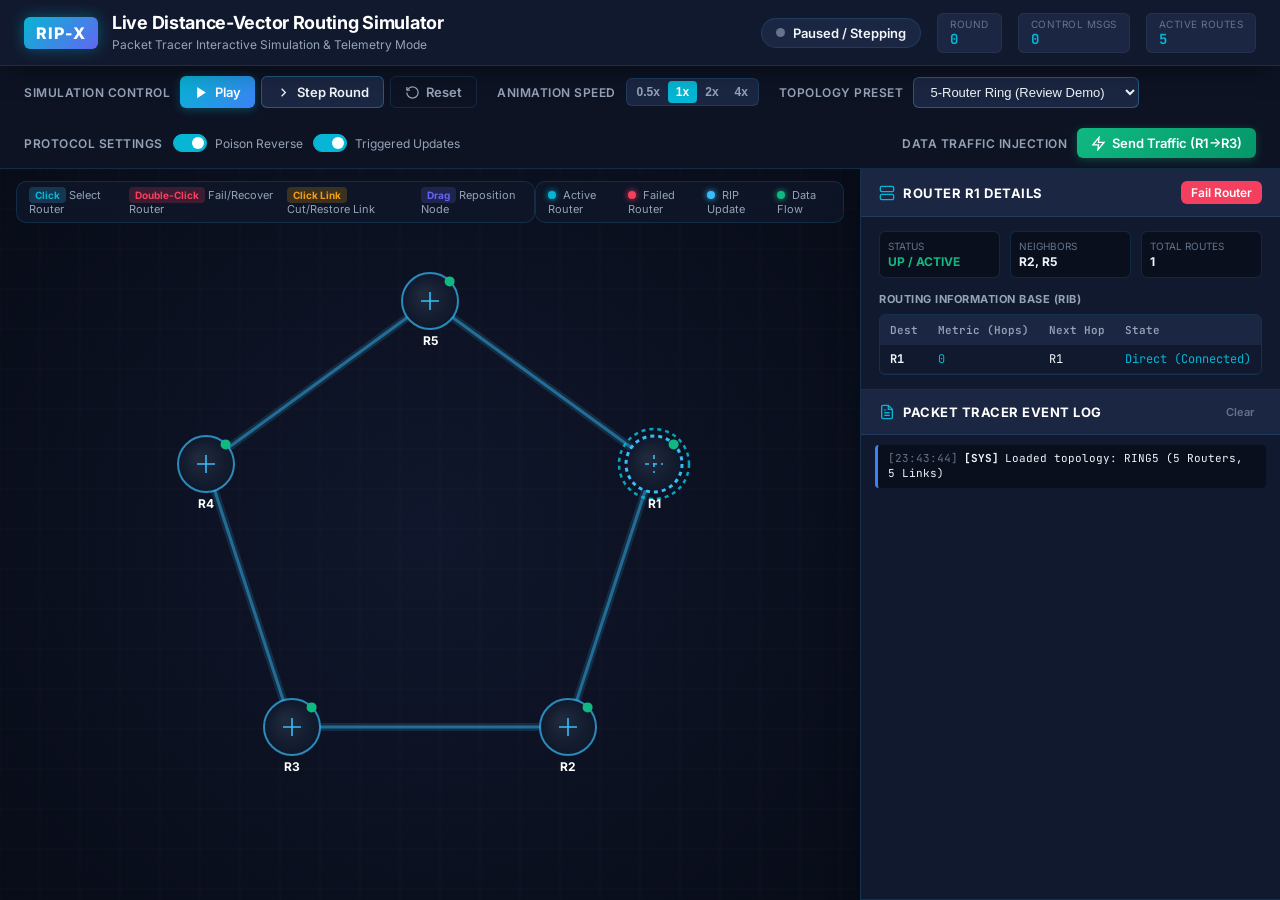
==== visualizer/index.html @ ed46e757 "feat: add interactive live packet-tracer web simulator and launcher" ====
<!DOCTYPE html>
<html lang="en">
<head>
  <meta charset="UTF-8">
  <meta name="viewport" content="width=device-width, initial-scale=1.0">
  <title>RIP-X Live Interactive Simulator | Packet Tracer Mode</title>
  <link rel="preconnect" href="https://fonts.googleapis.com">
  <link rel="preconnect" href="https://fonts.gstatic.com" crossorigin>
  <link href="https://fonts.googleapis.com/css2?family=Inter:wght@400;500;600;700;800&family=JetBrains+Mono:wght@400;500;600&display=swap" rel="stylesheet">
  <link rel="stylesheet" href="style.css">
</head>
<body>
  <div class="app-container">
    <!-- Top Header Navigation -->
    <header class="app-header">
      <div class="brand">
        <div class="brand-badge">RIP-X</div>
        <div class="brand-title">
          <h1>Live Distance-Vector Routing Simulator</h1>
          <span class="subtitle">Packet Tracer Interactive Simulation & Telemetry Mode</span>
        </div>
      </div>

      <div class="header-status">
        <div class="status-chip" id="convergenceChip">
          <span class="indicator indicator-idle"></span>
          <span id="convergenceStatusText">Ready</span>
        </div>
        <div class="metric-chip">
          <span class="metric-label">Round</span>
          <span class="metric-value" id="currentRoundVal">0</span>
        </div>
        <div class="metric-chip">
          <span class="metric-label">Control Msgs</span>
          <span class="metric-value" id="totalMsgsVal">0</span>
        </div>
        <div class="metric-chip">
          <span class="metric-label">Active Routes</span>
          <span class="metric-value" id="activeRoutesVal">0</span>
        </div>
      </div>
    </header>

    <!-- Main Toolbar -->
    <div class="control-toolbar">
      <div class="control-group">
        <span class="group-label">Simulation Control</span>
        <div class="btn-group">
          <button id="btnPlayPause" class="btn btn-primary" title="Play or Pause continuous simulation">
            <svg id="playIcon" class="btn-icon" viewBox="0 0 24 24" fill="currentColor"><polygon points="5 3 19 12 5 21 5 3"></polygon></svg>
            <span id="playText">Play</span>
          </button>
          <button id="btnStep" class="btn btn-secondary" title="Execute single RIP advertisement round">
            <svg class="btn-icon" viewBox="0 0 24 24" fill="none" stroke="currentColor" stroke-width="2"><polyline points="9 18 15 12 9 6"></polyline></svg>
            <span>Step Round</span>
          </button>
          <button id="btnReset" class="btn btn-outline" title="Reset simulation state to baseline">
            <svg class="btn-icon" viewBox="0 0 24 24" fill="none" stroke="currentColor" stroke-width="2"><path d="M3 12a9 9 0 1 0 9-9 9.75 9.75 0 0 0-6.74 2.74L3 8"></path><path d="M3 3v5h5"></path></svg>
            <span>Reset</span>
          </button>
        </div>
      </div>

      <div class="control-group">
        <span class="group-label">Animation Speed</span>
        <div class="speed-selector">
          <button class="speed-btn" data-speed="0.5">0.5x</button>
          <button class="speed-btn active" data-speed="1">1x</button>
          <button class="speed-btn" data-speed="2">2x</button>
          <button class="speed-btn" data-speed="4">4x</button>
        </div>
      </div>

      <div class="control-group">
        <span class="group-label">Topology Preset</span>
        <select id="topologySelect" class="form-select">
          <option value="ring5" selected>5-Router Ring (Review Demo)</option>
          <option value="ring8">8-Router Ring</option>
          <option value="star6">6-Router Star</option>
          <option value="mesh5">5-Router Full Mesh</option>
          <option value="scalefree">Scale-Free Graph (10 Routers)</option>
          <option value="cti">Count-to-Infinity Line (A-B-C)</option>
        </select>
      </div>

      <div class="control-group">
        <span class="group-label">Protocol Settings</span>
        <div class="toggle-wrapper">
          <label class="toggle-switch">
            <input type="checkbox" id="togglePoisonReverse" checked>
            <span class="slider"></span>
          </label>
          <span class="toggle-label" title="Split Horizon with Poison Reverse (Metric 16)">Poison Reverse</span>
        </div>
        <div class="toggle-wrapper">
          <label class="toggle-switch">
            <input type="checkbox" id="toggleTriggeredUpdates" checked>
            <span class="slider"></span>
          </label>
          <span class="toggle-label" title="Send triggered updates immediately on link failure">Triggered Updates</span>
        </div>
      </div>

      <div class="control-group ml-auto">
        <span class="group-label">Data Traffic Injection</span>
        <button id="btnSendTraffic" class="btn btn-accent" title="Send traffic packets between R1 and R3">
          <svg class="btn-icon" viewBox="0 0 24 24" fill="none" stroke="currentColor" stroke-width="2"><polygon points="13 2 3 14 12 14 11 22 21 10 12 10 13 2"></polygon></svg>
          <span>Send Traffic (R1→R3)</span>
        </button>
      </div>
    </div>

    <!-- Main Workspace -->
    <div class="main-workspace">
      <!-- Left / Center: Interactive Network Canvas -->
      <div class="canvas-wrapper">
        <div class="canvas-header-bar">
          <div class="canvas-hints">
            <span class="hint-item"><span class="badge badge-click">Click</span> Select Router</span>
            <span class="hint-item"><span class="badge badge-fail">Double-Click</span> Fail/Recover Router</span>
            <span class="hint-item"><span class="badge badge-link">Click Link</span> Cut/Restore Link</span>
            <span class="hint-item"><span class="badge badge-drag">Drag</span> Reposition Node</span>
          </div>
          <div class="canvas-legend">
            <span class="legend-item"><span class="dot dot-router-up"></span> Active Router</span>
            <span class="legend-item"><span class="dot dot-router-down"></span> Failed Router</span>
            <span class="legend-item"><span class="dot dot-packet-rip"></span> RIP Update</span>
            <span class="legend-item"><span class="dot dot-packet-data"></span> Data Flow</span>
          </div>
        </div>
        <canvas id="networkCanvas"></canvas>
        <div id="canvasOverlayNotice" class="canvas-overlay-notice"></div>
      </div>

      <!-- Right Sidebar: Routing Table & Event Log -->
      <aside class="sidebar">
        <!-- Selected Router Inspector -->
        <div class="panel router-inspector-panel">
          <div class="panel-header">
            <div class="panel-title">
              <svg class="panel-icon" viewBox="0 0 24 24" fill="none" stroke="currentColor" stroke-width="2"><rect x="2" y="2" width="20" height="8" rx="2" ry="2"></rect><rect x="2" y="14" width="20" height="8" rx="2" ry="2"></rect><line x1="6" y1="6" x2="6.01" y2="6"></line><line x1="6" y1="18" x2="6.01" y2="18"></line></svg>
              <span id="selectedRouterName">Router R1 Details</span>
            </div>
            <div class="router-actions">
              <button id="btnToggleNodeState" class="btn btn-sm btn-danger">Fail Router</button>
            </div>
          </div>
          
          <div class="panel-body">
            <div class="router-meta-grid">
              <div class="meta-card">
                <span class="meta-label">Status</span>
                <span id="inspectorStatus" class="meta-val status-up">UP / ACTIVE</span>
              </div>
              <div class="meta-card">
                <span class="meta-label">Neighbors</span>
                <span id="inspectorNeighbors" class="meta-val">R2, R5</span>
              </div>
              <div class="meta-card">
                <span class="meta-label">Total Routes</span>
                <span id="inspectorRouteCount" class="meta-val">4</span>
              </div>
            </div>

            <div class="table-section-title">Routing Information Base (RIB)</div>
            <div class="table-responsive">
              <table class="routing-table" id="routingTable">
                <thead>
                  <tr>
                    <th>Dest</th>
                    <th>Metric (Hops)</th>
                    <th>Next Hop</th>
                    <th>State</th>
                  </tr>
                </thead>
                <tbody id="routingTableBody">
                  <!-- Populated by JS -->
                </tbody>
              </table>
            </div>
          </div>
        </div>

        <!-- Packet Tracer Event List -->
        <div class="panel event-log-panel">
          <div class="panel-header">
            <div class="panel-title">
              <svg class="panel-icon" viewBox="0 0 24 24" fill="none" stroke="currentColor" stroke-width="2"><path d="M14 2H6a2 2 0 0 0-2 2v16a2 2 0 0 0 2 2h12a2 2 0 0 0 2-2V8z"></path><polyline points="14 2 14 8 20 8"></polyline><line x1="16" y1="13" x2="8" y2="13"></line><line x1="16" y1="17" x2="8" y2="17"></line><polyline points="10 9 9 9 8 9"></polyline></svg>
              <span>Packet Tracer Event Log</span>
            </div>
            <button id="btnClearLog" class="btn btn-xs btn-ghost">Clear</button>
          </div>
          <div class="panel-body log-container" id="eventLogContainer">
            <!-- Event entries populated by JS -->
          </div>
        </div>
      </aside>
    </div>
  </div>

  <script src="app.js"></script>
</body>
</html>
---- visualizer/style.css ----
:root {
  --bg-primary: #0a0f1d;
  --bg-secondary: #11192e;
  --bg-tertiary: #1b2642;
  --panel-bg: rgba(17, 25, 46, 0.85);
  --panel-border: rgba(56, 189, 248, 0.15);
  --panel-border-bright: rgba(56, 189, 248, 0.35);

  --text-main: #f1f5f9;
  --text-muted: #94a3b8;
  --text-dim: #64748b;

  --accent-cyan: #06b6d4;
  --accent-blue: #3b82f6;
  --accent-indigo: #6366f1;
  --accent-emerald: #10b981;
  --accent-rose: #f43f5e;
  --accent-amber: #f59e0b;
  --accent-violet: #8b5cf6;

  --router-node: #1e293b;
  --router-node-border: #38bdf8;
  --router-node-failed: #e11d48;
  --link-active: rgba(56, 189, 248, 0.5);
  --link-failed: rgba(225, 29, 72, 0.4);

  --radius-sm: 6px;
  --radius-md: 10px;
  --radius-lg: 16px;
  --shadow-glow: 0 0 20px rgba(6, 182, 212, 0.25);
  --shadow-panel: 0 10px 30px -10px rgba(0, 0, 0, 0.5);

  --font-sans: 'Inter', -apple-system, BlinkMacSystemFont, sans-serif;
  --font-mono: 'JetBrains Mono', monospace;
}

* {
  box-sizing: border-box;
  margin: 0;
  padding: 0;
}

body {
  background-color: var(--bg-primary);
  color: var(--text-main);
  font-family: var(--font-sans);
  height: 100vh;
  overflow: hidden;
  display: flex;
  flex-direction: column;
}

/* App Container */
.app-container {
  display: flex;
  flex-direction: column;
  height: 100vh;
  width: 100vw;
}

/* Top Header */
.app-header {
  display: flex;
  justify-content: space-between;
  align-items: center;
  padding: 12px 24px;
  background: var(--bg-secondary);
  border-bottom: 1px solid var(--panel-border);
  box-shadow: var(--shadow-panel);
  z-index: 10;
}

.brand {
  display: flex;
  align-items: center;
  gap: 14px;
}

.brand-badge {
  background: linear-gradient(135deg, var(--accent-cyan), var(--accent-indigo));
  color: #ffffff;
  font-size: 16px;
  font-weight: 800;
  padding: 6px 12px;
  border-radius: var(--radius-sm);
  letter-spacing: 1px;
  box-shadow: 0 0 15px rgba(6, 182, 212, 0.4);
}

.brand-title h1 {
  font-size: 18px;
  font-weight: 700;
  letter-spacing: -0.3px;
  color: #fff;
}

.brand-title .subtitle {
  font-size: 12px;
  color: var(--text-muted);
}

.header-status {
  display: flex;
  align-items: center;
  gap: 16px;
}

.status-chip {
  display: flex;
  align-items: center;
  gap: 8px;
  padding: 6px 14px;
  border-radius: 9999px;
  font-size: 13px;
  font-weight: 600;
  background: var(--bg-tertiary);
  border: 1px solid var(--panel-border);
}

.indicator {
  width: 9px;
  height: 9px;
  border-radius: 50%;
}

.indicator-idle { background: var(--text-dim); }
.indicator-converged { 
  background: var(--accent-emerald);
  box-shadow: 0 0 10px var(--accent-emerald);
}
.indicator-running { 
  background: var(--accent-amber); 
  box-shadow: 0 0 10px var(--accent-amber);
  animation: pulse 1.2s infinite;
}
.indicator-fault {
  background: var(--accent-rose);
  box-shadow: 0 0 10px var(--accent-rose);
  animation: pulse 0.8s infinite;
}

@keyframes pulse {
  0% { transform: scale(0.9); opacity: 0.8; }
  50% { transform: scale(1.2); opacity: 1; }
  100% { transform: scale(0.9); opacity: 0.8; }
}

.metric-chip {
  display: flex;
  flex-direction: column;
  background: var(--bg-tertiary);
  padding: 4px 12px;
  border-radius: var(--radius-sm);
  border: 1px solid rgba(255, 255, 255, 0.05);
}

.metric-chip .metric-label {
  font-size: 10px;
  text-transform: uppercase;
  letter-spacing: 0.5px;
  color: var(--text-dim);
}

.metric-chip .metric-value {
  font-size: 14px;
  font-weight: 700;
  font-family: var(--font-mono);
  color: var(--accent-cyan);
}

/* Control Toolbar */
.control-toolbar {
  display: flex;
  align-items: center;
  gap: 20px;
  padding: 10px 24px;
  background: rgba(13, 19, 36, 0.95);
  border-bottom: 1px solid var(--panel-border);
  flex-wrap: wrap;
  z-index: 9;
}

.control-group {
  display: flex;
  align-items: center;
  gap: 10px;
}

.group-label {
  font-size: 12px;
  font-weight: 600;
  color: var(--text-muted);
  text-transform: uppercase;
  letter-spacing: 0.5px;
}

.btn-group {
  display: flex;
  gap: 6px;
}

.btn {
  display: inline-flex;
  align-items: center;
  gap: 6px;
  padding: 7px 14px;
  font-size: 13px;
  font-weight: 600;
  font-family: var(--font-sans);
  border-radius: var(--radius-sm);
  cursor: pointer;
  transition: all 0.2s ease;
  border: none;
}

.btn-icon {
  width: 15px;
  height: 15px;
}

.btn-primary {
  background: linear-gradient(135deg, var(--accent-cyan), var(--accent-blue));
  color: #fff;
  box-shadow: 0 2px 10px rgba(6, 182, 212, 0.3);
}
.btn-primary:hover {
  filter: brightness(1.15);
  transform: translateY(-1px);
}

.btn-secondary {
  background: var(--bg-tertiary);
  color: var(--text-main);
  border: 1px solid var(--panel-border-bright);
}
.btn-secondary:hover {
  background: #253356;
  border-color: var(--accent-cyan);
}

.btn-outline {
  background: transparent;
  color: var(--text-muted);
  border: 1px solid var(--panel-border);
}
.btn-outline:hover {
  background: var(--bg-tertiary);
  color: #fff;
}

.btn-accent {
  background: linear-gradient(135deg, var(--accent-emerald), #059669);
  color: #fff;
  box-shadow: 0 2px 10px rgba(16, 185, 129, 0.3);
}
.btn-accent:hover {
  filter: brightness(1.15);
  transform: translateY(-1px);
}

.btn-danger {
  background: var(--accent-rose);
  color: #fff;
}
.btn-danger:hover {
  background: #e11d48;
}

.btn-sm {
  padding: 4px 10px;
  font-size: 12px;
}

.btn-xs {
  padding: 3px 8px;
  font-size: 11px;
}

.btn-ghost {
  background: transparent;
  color: var(--text-dim);
  border: none;
}
.btn-ghost:hover {
  color: var(--text-main);
}

.speed-selector {
  display: flex;
  background: var(--bg-tertiary);
  border-radius: var(--radius-sm);
  padding: 2px;
  border: 1px solid var(--panel-border);
}

.speed-btn {
  background: transparent;
  border: none;
  color: var(--text-muted);
  font-size: 12px;
  font-weight: 600;
  padding: 4px 8px;
  border-radius: 4px;
  cursor: pointer;
}

.speed-btn.active {
  background: var(--accent-cyan);
  color: #fff;
}

.form-select {
  background: var(--bg-tertiary);
  color: var(--text-main);
  border: 1px solid var(--panel-border-bright);
  padding: 6px 12px;
  border-radius: var(--radius-sm);
  font-size: 13px;
  font-weight: 500;
  outline: none;
  cursor: pointer;
}
.form-select:focus {
  border-color: var(--accent-cyan);
}

.toggle-wrapper {
  display: flex;
  align-items: center;
  gap: 8px;
}

.toggle-switch {
  position: relative;
  display: inline-block;
  width: 34px;
  height: 18px;
}

.toggle-switch input {
  opacity: 0;
  width: 0;
  height: 0;
}

.slider {
  position: absolute;
  cursor: pointer;
  top: 0; left: 0; right: 0; bottom: 0;
  background-color: var(--bg-tertiary);
  border: 1px solid var(--panel-border);
  transition: .3s;
  border-radius: 34px;
}

.slider:before {
  position: absolute;
  content: "";
  height: 12px;
  width: 12px;
  left: 2px;
  bottom: 2px;
  background-color: var(--text-muted);
  transition: .3s;
  border-radius: 50%;
}

input:checked + .slider {
  background-color: var(--accent-cyan);
  border-color: var(--accent-cyan);
}

input:checked + .slider:before {
  transform: translateX(16px);
  background-color: #fff;
}

.toggle-label {
  font-size: 12px;
  color: var(--text-muted);
}

.ml-auto {
  margin-left: auto;
}

/* Main Workspace */
.main-workspace {
  display: flex;
  flex: 1;
  height: calc(100vh - 120px);
  overflow: hidden;
  position: relative;
}

/* Canvas Wrapper */
.canvas-wrapper {
  flex: 1;
  position: relative;
  background: radial-gradient(circle at center, #10172c 0%, #080c18 100%);
  overflow: hidden;
  display: flex;
  flex-direction: column;
}

.canvas-header-bar {
  position: absolute;
  top: 12px;
  left: 16px;
  right: 16px;
  display: flex;
  justify-content: space-between;
  align-items: center;
  pointer-events: none;
  z-index: 5;
}

.canvas-hints, .canvas-legend {
  display: flex;
  gap: 12px;
  background: rgba(15, 23, 42, 0.85);
  backdrop-filter: blur(8px);
  padding: 6px 12px;
  border-radius: var(--radius-md);
  border: 1px solid var(--panel-border);
  font-size: 11px;
  color: var(--text-muted);
}

.badge {
  padding: 2px 6px;
  border-radius: 4px;
  font-weight: 700;
  font-size: 10px;
}
.badge-click { background: rgba(56, 189, 248, 0.2); color: var(--accent-cyan); }
.badge-fail { background: rgba(244, 63, 94, 0.2); color: var(--accent-rose); }
.badge-link { background: rgba(245, 158, 11, 0.2); color: var(--accent-amber); }
.badge-drag { background: rgba(99, 102, 241, 0.2); color: var(--accent-indigo); }

.dot {
  display: inline-block;
  width: 8px;
  height: 8px;
  border-radius: 50%;
  margin-right: 4px;
}
.dot-router-up { background: var(--accent-cyan); box-shadow: 0 0 6px var(--accent-cyan); }
.dot-router-down { background: var(--accent-rose); box-shadow: 0 0 6px var(--accent-rose); }
.dot-packet-rip { background: #38bdf8; box-shadow: 0 0 6px #38bdf8; }
.dot-packet-data { background: #10b981; box-shadow: 0 0 6px #10b981; }

#networkCanvas {
  width: 100%;
  height: 100%;
  display: block;
}

.canvas-overlay-notice {
  position: absolute;
  bottom: 20px;
  left: 50%;
  transform: translateX(-50%);
  background: rgba(15, 23, 42, 0.9);
  border: 1px solid var(--accent-cyan);
  box-shadow: 0 0 20px rgba(6, 182, 212, 0.3);
  color: #fff;
  padding: 8px 18px;
  border-radius: 9999px;
  font-size: 13px;
  font-weight: 600;
  display: none;
  pointer-events: none;
  z-index: 10;
}

/* Sidebar */
.sidebar {
  width: 420px;
  background: var(--bg-secondary);
  border-left: 1px solid var(--panel-border);
  display: flex;
  flex-direction: column;
  box-shadow: var(--shadow-panel);
  z-index: 8;
}

.panel {
  display: flex;
  flex-direction: column;
  border-bottom: 1px solid var(--panel-border);
}

.router-inspector-panel {
  flex: 0 0 auto;
  max-height: 52%;
  display: flex;
  flex-direction: column;
}

.event-log-panel {
  flex: 1;
  min-height: 0;
  display: flex;
  flex-direction: column;
}

.panel-header {
  display: flex;
  justify-content: space-between;
  align-items: center;
  padding: 12px 18px;
  background: var(--bg-tertiary);
  border-bottom: 1px solid var(--panel-border);
}

.panel-title {
  display: flex;
  align-items: center;
  gap: 8px;
  font-size: 13px;
  font-weight: 700;
  color: #fff;
  text-transform: uppercase;
  letter-spacing: 0.5px;
}

.panel-icon {
  width: 16px;
  height: 16px;
  color: var(--accent-cyan);
}

.panel-body {
  padding: 14px 18px;
  overflow-y: auto;
}

.router-meta-grid {
  display: grid;
  grid-template-columns: 1fr 1fr 1fr;
  gap: 10px;
  margin-bottom: 14px;
}

.meta-card {
  background: var(--bg-primary);
  padding: 8px;
  border-radius: var(--radius-sm);
  border: 1px solid var(--panel-border);
  display: flex;
  flex-direction: column;
}

.meta-card .meta-label {
  font-size: 10px;
  color: var(--text-dim);
  text-transform: uppercase;
}

.meta-card .meta-val {
  font-size: 12px;
  font-weight: 700;
  margin-top: 2px;
}

.status-up { color: var(--accent-emerald); }
.status-down { color: var(--accent-rose); }

.table-section-title {
  font-size: 11px;
  font-weight: 700;
  color: var(--text-muted);
  text-transform: uppercase;
  letter-spacing: 0.5px;
  margin-bottom: 8px;
}

.table-responsive {
  max-height: 180px;
  overflow-y: auto;
  border: 1px solid var(--panel-border);
  border-radius: var(--radius-sm);
}

.routing-table {
  width: 100%;
  border-collapse: collapse;
  font-size: 12px;
  font-family: var(--font-mono);
}

.routing-table th {
  background: var(--bg-tertiary);
  color: var(--text-muted);
  padding: 8px 10px;
  text-align: left;
  font-weight: 600;
  position: sticky;
  top: 0;
  font-size: 11px;
}

.routing-table td {
  padding: 6px 10px;
  border-bottom: 1px solid rgba(255, 255, 255, 0.04);
}

.routing-table tr:hover {
  background: rgba(255, 255, 255, 0.02);
}

.route-direct { color: var(--accent-cyan); }
.route-reachable { color: var(--accent-emerald); }
.route-poisoned { 
  color: var(--accent-rose); 
  font-weight: 700; 
  background: rgba(244, 63, 94, 0.1);
}

/* Event Log */
.log-container {
  flex: 1;
  overflow-y: auto;
  font-family: var(--font-mono);
  font-size: 11px;
  display: flex;
  flex-direction: column;
  gap: 6px;
  padding: 10px 14px;
}

.log-entry {
  padding: 6px 10px;
  border-radius: 4px;
  background: var(--bg-primary);
  border-left: 3px solid var(--text-dim);
  line-height: 1.4;
  animation: fadeIn 0.2s ease;
}

.log-entry.log-info { border-left-color: var(--accent-blue); }
.log-entry.log-converged { border-left-color: var(--accent-emerald); background: rgba(16, 185, 129, 0.05); }
.log-entry.log-fail { border-left-color: var(--accent-rose); background: rgba(244, 63, 94, 0.08); }
.log-entry.log-recover { border-left-color: var(--accent-amber); background: rgba(245, 158, 11, 0.05); }
.log-entry.log-traffic { border-left-color: var(--accent-violet); background: rgba(139, 92, 246, 0.05); }

.log-time {
  color: var(--text-dim);
  margin-right: 6px;
}

.log-tag {
  font-weight: 700;
  margin-right: 6px;
}

@keyframes fadeIn {
  from { opacity: 0; transform: translateY(4px); }
  to { opacity: 1; transform: translateY(0); }
}

/* Custom Scrollbars */
::-webkit-scrollbar {
  width: 6px;
  height: 6px;
}
::-webkit-scrollbar-track {
  background: var(--bg-primary);
}
::-webkit-scrollbar-thumb {
  background: var(--panel-border-bright);
  border-radius: 3px;
}
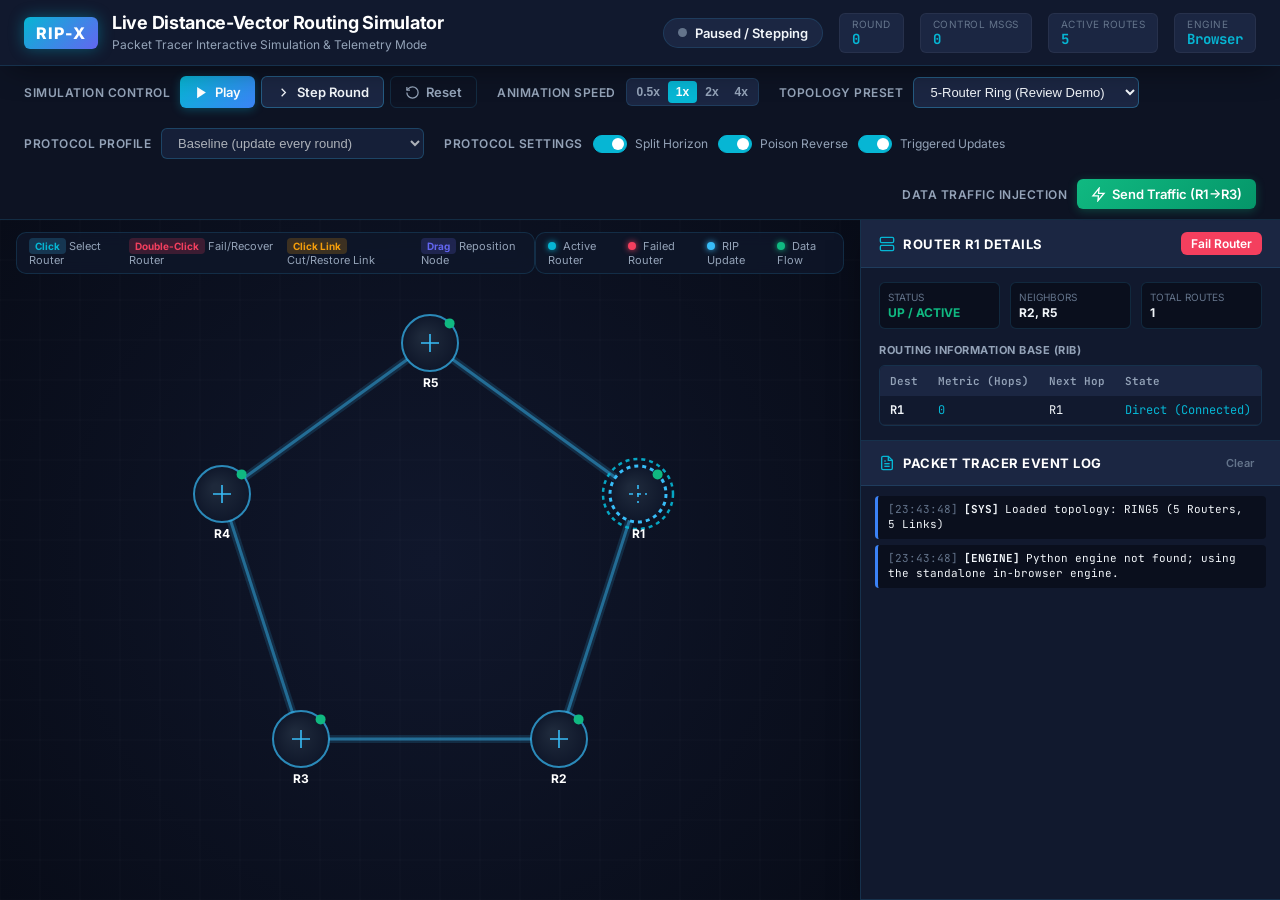
==== commit 4512e4d4: "feat: complete RIP-X: scenarios, traffic engineering, benchmark, live Python engine - Scenario files" ====
--- a/visualizer/index.html
+++ b/visualizer/index.html
@@ -38,6 +38,10 @@
           <span class="metric-label">Active Routes</span>
           <span class="metric-value" id="activeRoutesVal">0</span>
         </div>
+        <div class="metric-chip" title="Which engine computes routing: the Python RIP-X engine (python -m ripx.server) or the standalone in-browser fallback">
+          <span class="metric-label">Engine</span>
+          <span class="metric-value" id="engineVal">…</span>
+        </div>
       </div>
     </header>
 
@@ -84,7 +88,23 @@
       </div>
 
       <div class="control-group">
+        <span class="group-label">Protocol Profile</span>
+        <select id="profileSelect" class="form-select" title="Needs the Python engine">
+          <option value="baseline" selected>Baseline (update every round)</option>
+          <option value="rip">Standard RIP (fixed 5-round updates)</option>
+          <option value="ripx">RIP-X (adaptive + congestion-aware)</option>
+        </select>
+      </div>
+
+      <div class="control-group">
         <span class="group-label">Protocol Settings</span>
+        <div class="toggle-wrapper">
+          <label class="toggle-switch">
+            <input type="checkbox" id="toggleSplitHorizon" checked>
+            <span class="slider"></span>
+          </label>
+          <span class="toggle-label" title="Do not advertise a route back to the neighbor it was learned from">Split Horizon</span>
+        </div>
         <div class="toggle-wrapper">
           <label class="toggle-switch">
             <input type="checkbox" id="togglePoisonReverse" checked>
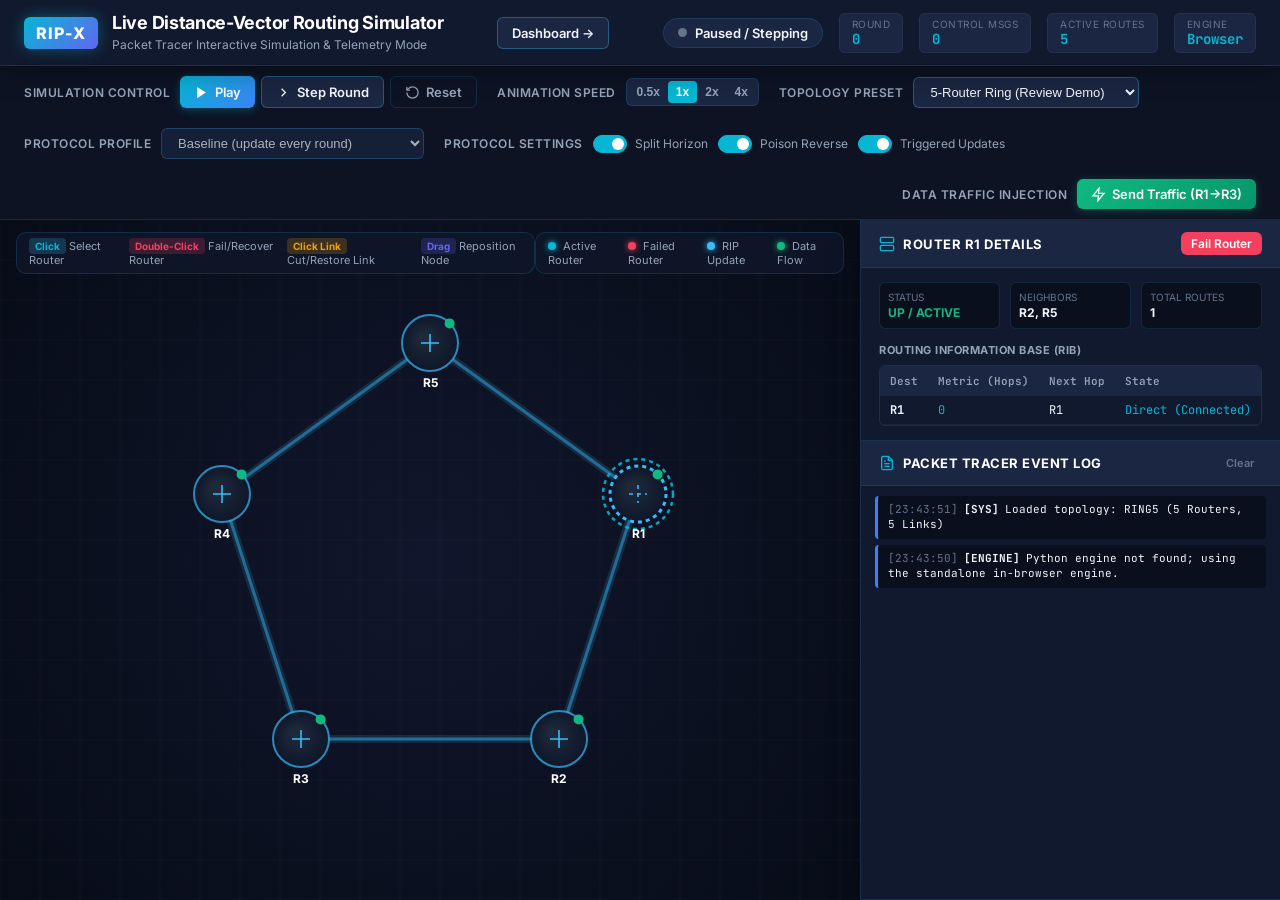
==== commit 55e79553: "feat: add dashboard page with RIP vs RIP-X comparison, traffic engineering and benchmark Stateless A" ====
--- a/visualizer/index.html
+++ b/visualizer/index.html
@@ -21,6 +21,7 @@
         </div>
       </div>
 
+      <a href="dashboard.html" class="btn btn-secondary" style="text-decoration:none" title="RIP vs RIP-X comparison, traffic engineering and benchmark">Dashboard →</a>
       <div class="header-status">
         <div class="status-chip" id="convergenceChip">
           <span class="indicator indicator-idle"></span>
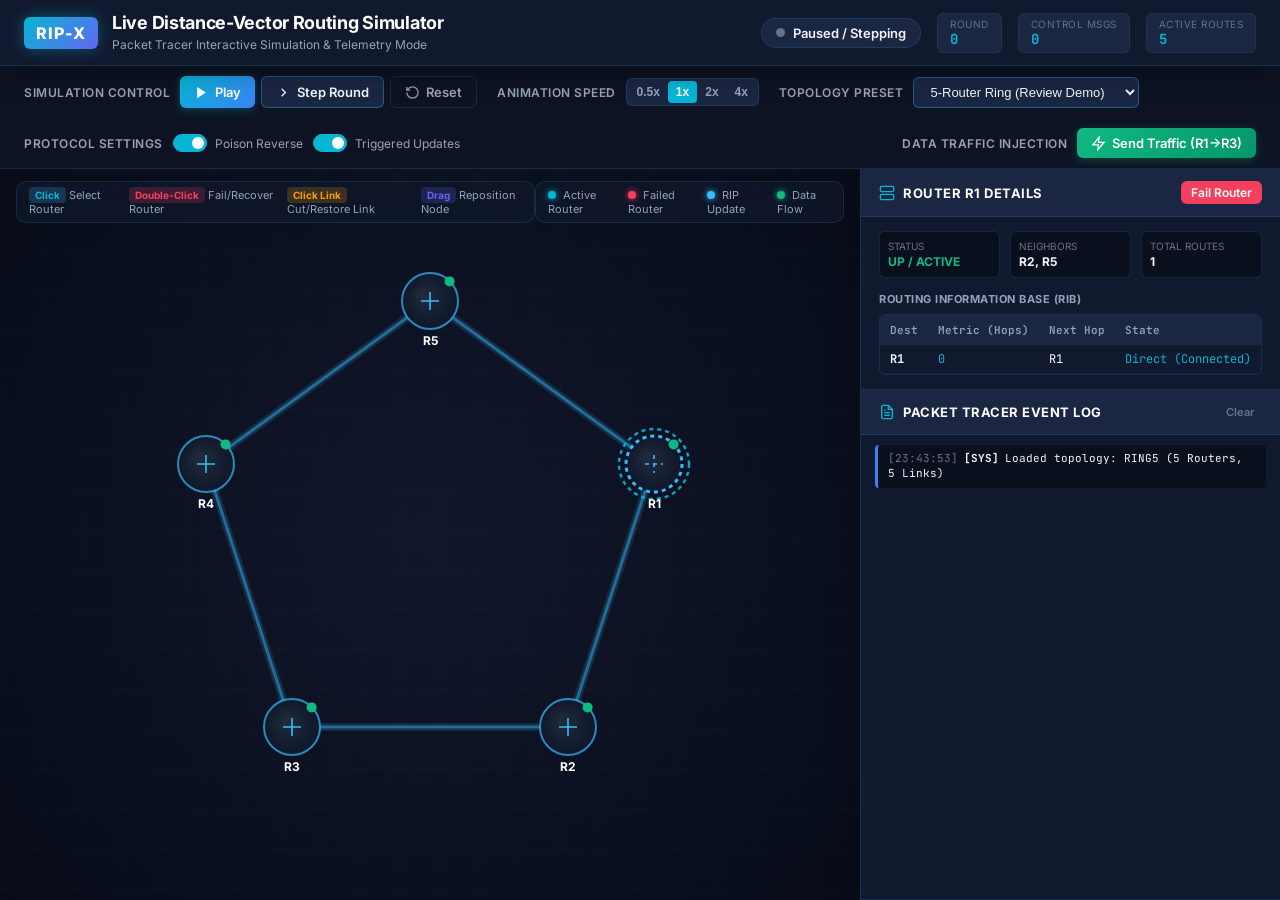
==== commit a5a3c65f: "Merge cae39d9fbca651954186fdcbde68597366adda13 into e7afa52d0769964208183e8f2a169347bc5943e3" ====
--- a/visualizer/index.html
+++ b/visualizer/index.html
@@ -21,7 +21,6 @@
         </div>
       </div>
 
-      <a href="dashboard.html" class="btn btn-secondary" style="text-decoration:none" title="RIP vs RIP-X comparison, traffic engineering and benchmark">Dashboard →</a>
       <div class="header-status">
         <div class="status-chip" id="convergenceChip">
           <span class="indicator indicator-idle"></span>
@@ -38,10 +37,6 @@
         <div class="metric-chip">
           <span class="metric-label">Active Routes</span>
           <span class="metric-value" id="activeRoutesVal">0</span>
-        </div>
-        <div class="metric-chip" title="Which engine computes routing: the Python RIP-X engine (python -m ripx.server) or the standalone in-browser fallback">
-          <span class="metric-label">Engine</span>
-          <span class="metric-value" id="engineVal">…</span>
         </div>
       </div>
     </header>
@@ -89,23 +84,7 @@
       </div>
 
       <div class="control-group">
-        <span class="group-label">Protocol Profile</span>
-        <select id="profileSelect" class="form-select" title="Needs the Python engine">
-          <option value="baseline" selected>Baseline (update every round)</option>
-          <option value="rip">Standard RIP (fixed 5-round updates)</option>
-          <option value="ripx">RIP-X (adaptive + congestion-aware)</option>
-        </select>
-      </div>
-
-      <div class="control-group">
         <span class="group-label">Protocol Settings</span>
-        <div class="toggle-wrapper">
-          <label class="toggle-switch">
-            <input type="checkbox" id="toggleSplitHorizon" checked>
-            <span class="slider"></span>
-          </label>
-          <span class="toggle-label" title="Do not advertise a route back to the neighbor it was learned from">Split Horizon</span>
-        </div>
         <div class="toggle-wrapper">
           <label class="toggle-switch">
             <input type="checkbox" id="togglePoisonReverse" checked>
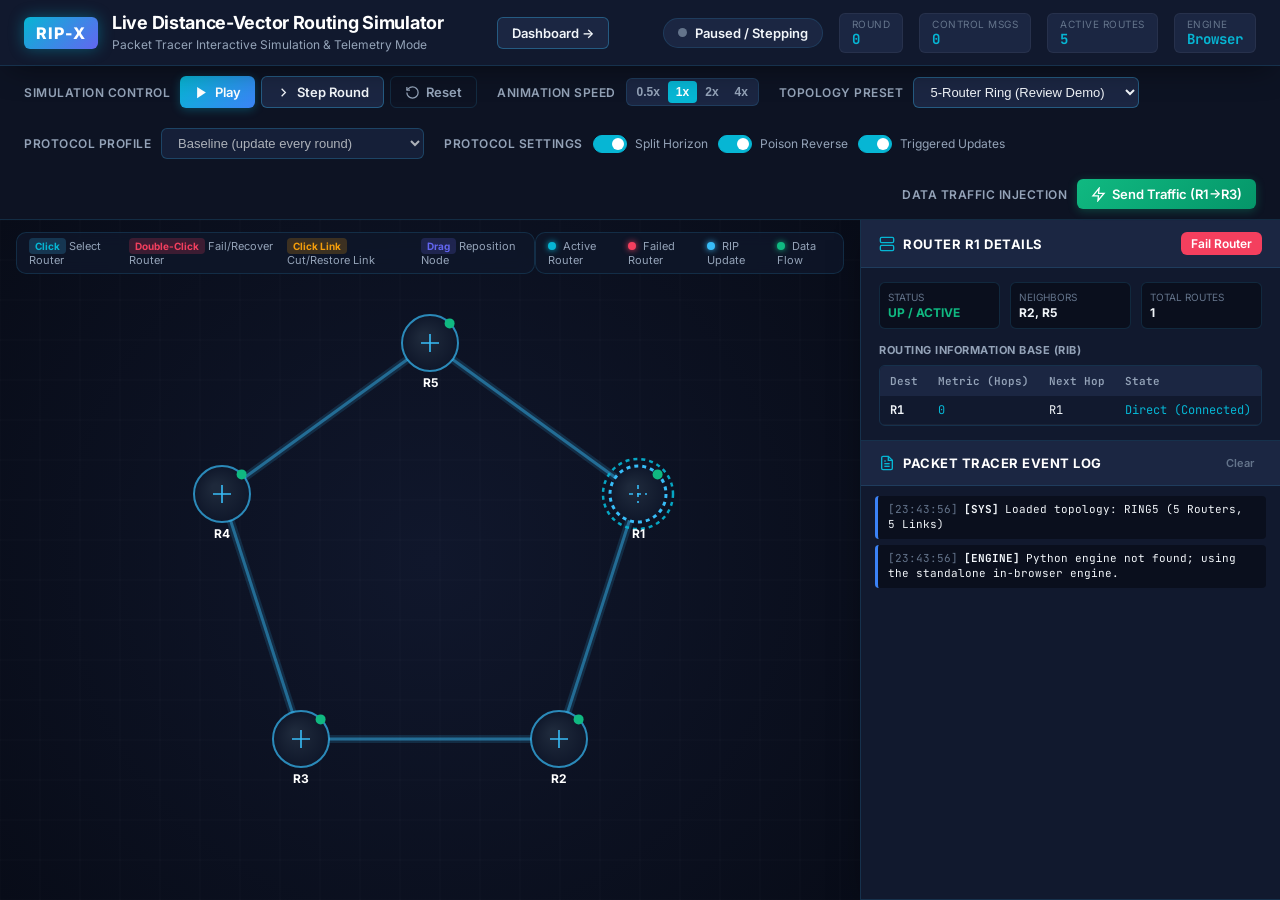
==== commit 98776406: "Merge pull request #3 from vivaanjain786-hash/feature/ripx-update-control RIP-X: adaptive updates, c" ====
--- a/visualizer/index.html
+++ b/visualizer/index.html
@@ -21,6 +21,7 @@
         </div>
       </div>
 
+      <a href="dashboard.html" class="btn btn-secondary" style="text-decoration:none" title="RIP vs RIP-X comparison, traffic engineering and benchmark">Dashboard →</a>
       <div class="header-status">
         <div class="status-chip" id="convergenceChip">
           <span class="indicator indicator-idle"></span>
@@ -37,6 +38,10 @@
         <div class="metric-chip">
           <span class="metric-label">Active Routes</span>
           <span class="metric-value" id="activeRoutesVal">0</span>
+        </div>
+        <div class="metric-chip" title="Which engine computes routing: the Python RIP-X engine (python -m ripx.server) or the standalone in-browser fallback">
+          <span class="metric-label">Engine</span>
+          <span class="metric-value" id="engineVal">…</span>
         </div>
       </div>
     </header>
@@ -84,7 +89,23 @@
       </div>
 
       <div class="control-group">
+        <span class="group-label">Protocol Profile</span>
+        <select id="profileSelect" class="form-select" title="Needs the Python engine">
+          <option value="baseline" selected>Baseline (update every round)</option>
+          <option value="rip">Standard RIP (fixed 5-round updates)</option>
+          <option value="ripx">RIP-X (adaptive + congestion-aware)</option>
+        </select>
+      </div>
+
+      <div class="control-group">
         <span class="group-label">Protocol Settings</span>
+        <div class="toggle-wrapper">
+          <label class="toggle-switch">
+            <input type="checkbox" id="toggleSplitHorizon" checked>
+            <span class="slider"></span>
+          </label>
+          <span class="toggle-label" title="Do not advertise a route back to the neighbor it was learned from">Split Horizon</span>
+        </div>
         <div class="toggle-wrapper">
           <label class="toggle-switch">
             <input type="checkbox" id="togglePoisonReverse" checked>
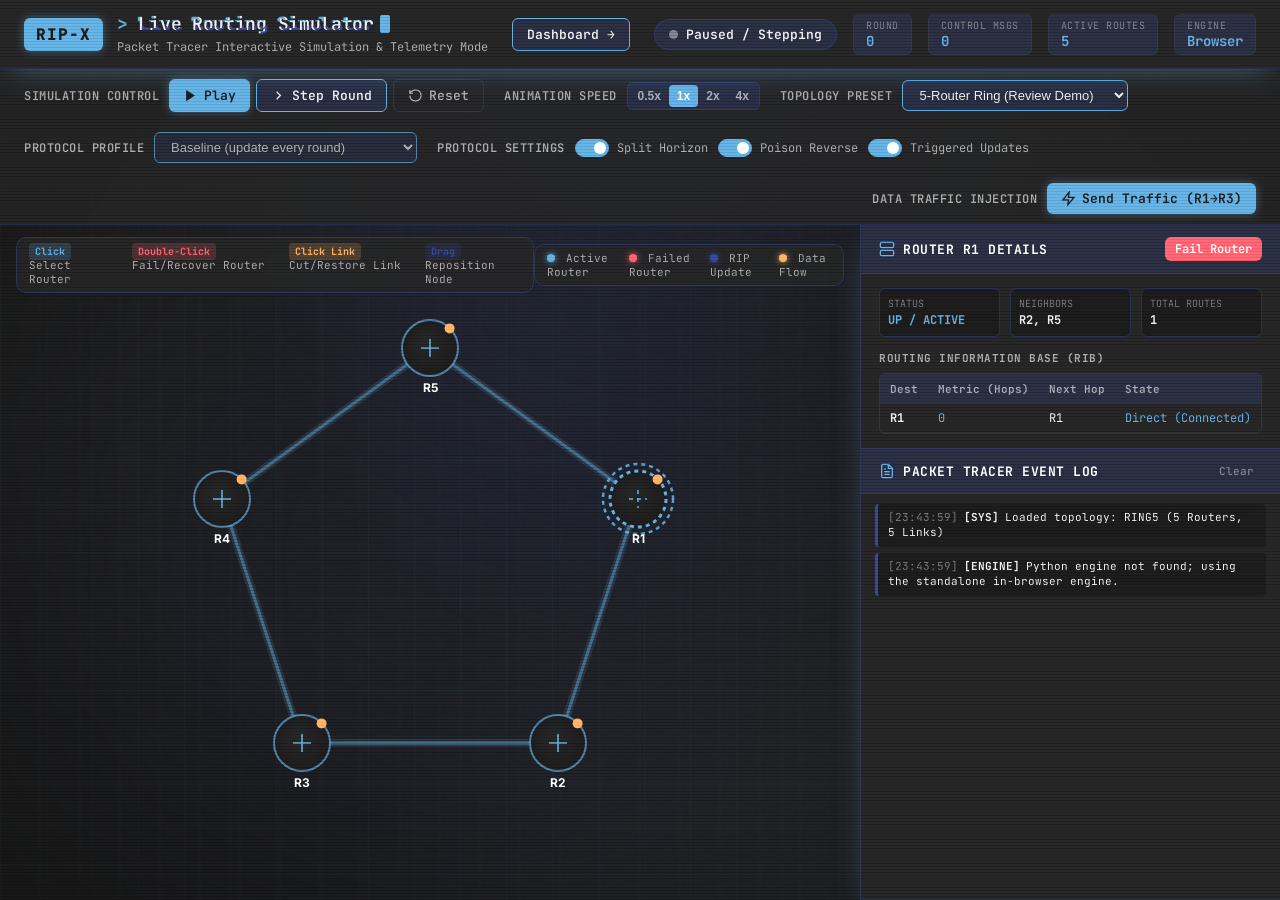
==== commit e2027f52: "Visualiser theme changed" ====
--- a/visualizer/index.html
+++ b/visualizer/index.html
@@ -16,7 +16,7 @@
       <div class="brand">
         <div class="brand-badge">RIP-X</div>
         <div class="brand-title">
-          <h1>Live Distance-Vector Routing Simulator</h1>
+          <h1><span style="color:var(--accent-cyan)">></span> <span class="glitch" data-t="Live Routing Simulator">Live Routing Simulator</span><span class="cursor"></span></h1>
           <span class="subtitle">Packet Tracer Interactive Simulation & Telemetry Mode</span>
         </div>
       </div>
--- a/visualizer/style.css
+++ b/visualizer/style.css
@@ -1,37 +1,37 @@
 :root {
-  --bg-primary: #0a0f1d;
-  --bg-secondary: #11192e;
-  --bg-tertiary: #1b2642;
-  --panel-bg: rgba(17, 25, 46, 0.85);
-  --panel-border: rgba(56, 189, 248, 0.15);
-  --panel-border-bright: rgba(56, 189, 248, 0.35);
-
-  --text-main: #f1f5f9;
-  --text-muted: #94a3b8;
-  --text-dim: #64748b;
-
-  --accent-cyan: #06b6d4;
-  --accent-blue: #3b82f6;
-  --accent-indigo: #6366f1;
-  --accent-emerald: #10b981;
-  --accent-rose: #f43f5e;
-  --accent-amber: #f59e0b;
-  --accent-violet: #8b5cf6;
-
-  --router-node: #1e293b;
-  --router-node-border: #38bdf8;
-  --router-node-failed: #e11d48;
-  --link-active: rgba(56, 189, 248, 0.5);
-  --link-failed: rgba(225, 29, 72, 0.4);
+  --bg-primary: #1E1E1E;
+  --bg-secondary: #282828;
+  --bg-tertiary: rgba(58, 77, 161, 0.25);
+  --panel-bg: rgba(40, 40, 40, 0.85);
+  --panel-border: rgba(58, 77, 161, 0.45);
+  --panel-border-bright: #6BB5E4;
+
+  --text-main: #F1F1F1;
+  --text-muted: rgba(241, 241, 241, 0.68);
+  --text-dim: rgba(241, 241, 241, 0.46);
+
+  --accent-cyan: #6BB5E4;
+  --accent-blue: #3A4DA1;
+  --accent-indigo: #3A4DA1;
+  --accent-emerald: #6BB5E4;
+  --accent-rose: #FF6B7A;
+  --accent-amber: #FFB86B;
+  --accent-violet: #3A4DA1;
+
+  --router-node: #282828;
+  --router-node-border: #6BB5E4;
+  --router-node-failed: #FF6B7A;
+  --link-active: rgba(107, 181, 228, 0.5);
+  --link-failed: rgba(255, 107, 122, 0.4);
 
   --radius-sm: 6px;
   --radius-md: 10px;
   --radius-lg: 16px;
-  --shadow-glow: 0 0 20px rgba(6, 182, 212, 0.25);
-  --shadow-panel: 0 10px 30px -10px rgba(0, 0, 0, 0.5);
-
-  --font-sans: 'Inter', -apple-system, BlinkMacSystemFont, sans-serif;
-  --font-mono: 'JetBrains Mono', monospace;
+  --shadow-glow: 0 0 10px rgba(107, 181, 228, 0.45);
+  --shadow-panel: 0 10px 30px -12px rgba(107, 181, 228, 0.5);
+
+  --font-sans: 'JetBrains Mono', ui-monospace, 'SF Mono', Menlo, Consolas, monospace;
+  --font-mono: 'JetBrains Mono', ui-monospace, 'SF Mono', Menlo, Consolas, monospace;
 }
 
 * {
@@ -50,6 +50,31 @@
   flex-direction: column;
 }
 
+body::before {
+  content: "";
+  position: fixed;
+  inset: 0;
+  z-index: -2;
+  pointer-events: none;
+  background:
+    radial-gradient(ellipse at 50% -12%, rgba(58,77,161,.38), transparent 55%),
+    radial-gradient(ellipse at 92% 104%, rgba(107,181,228,.12), transparent 50%),
+    radial-gradient(ellipse at 50% 45%, transparent 58%, rgba(0,0,0,.5) 100%),
+    linear-gradient(rgba(107,181,228,.05) 1px, transparent 1px) 0 0 / 100% 46px,
+    linear-gradient(90deg, rgba(107,181,228,.05) 1px, transparent 1px) 0 0 / 46px 100%;
+}
+
+body::after {
+  content: "";
+  position: fixed;
+  inset: 0;
+  z-index: 50;
+  pointer-events: none;
+  opacity: .5;
+  mix-blend-mode: overlay;
+  background: repeating-linear-gradient(0deg, rgba(0,0,0,.4) 0 1px, transparent 1px 3px);
+}
+
 /* App Container */
 .app-container {
   display: flex;
@@ -77,14 +102,14 @@
 }
 
 .brand-badge {
-  background: linear-gradient(135deg, var(--accent-cyan), var(--accent-indigo));
-  color: #ffffff;
+  background: var(--accent-cyan);
+  color: var(--bg-primary);
   font-size: 16px;
   font-weight: 800;
   padding: 6px 12px;
   border-radius: var(--radius-sm);
   letter-spacing: 1px;
-  box-shadow: 0 0 15px rgba(6, 182, 212, 0.4);
+  box-shadow: var(--shadow-glow);
 }
 
 .brand-title h1 {
@@ -139,6 +164,15 @@
   animation: pulse 0.8s infinite;
 }
 
+.glitch { position: relative; color: var(--text-main); }
+.glitch::before, .glitch::after { content: attr(data-t); position: absolute; left: 0; top: 0; width: 100%; overflow: hidden; }
+.glitch::before { color: var(--accent-cyan); transform: translate(-2px, 0); clip-path: inset(0 0 60% 0); animation: glitch 3.6s steps(1) infinite; }
+.glitch::after { color: var(--accent-blue); transform: translate(2px, 0); clip-path: inset(60% 0 0 0); animation: glitch 3.6s steps(1) infinite reverse; }
+@keyframes glitch { 0%,90%,100% { opacity: 0; } 91% { opacity: .95; transform: translate(-3px,1px); } 93% { opacity: .95; transform: translate(3px,-1px); } 95% { opacity: 0; } }
+
+.cursor { display: inline-block; width: .55em; height: 1em; margin-left: 6px; background: var(--accent-cyan); vertical-align: -3px; border-radius: 2px; animation: blink 1.1s steps(1) infinite; }
+@keyframes blink { 50% { opacity: 0; } }
+
 @keyframes pulse {
   0% { transform: scale(0.9); opacity: 0.8; }
   50% { transform: scale(1.2); opacity: 1; }
@@ -174,7 +208,7 @@
   align-items: center;
   gap: 20px;
   padding: 10px 24px;
-  background: rgba(13, 19, 36, 0.95);
+  background: var(--panel-bg);
   border-bottom: 1px solid var(--panel-border);
   flex-wrap: wrap;
   z-index: 9;
@@ -219,13 +253,14 @@
 }
 
 .btn-primary {
-  background: linear-gradient(135deg, var(--accent-cyan), var(--accent-blue));
-  color: #fff;
-  box-shadow: 0 2px 10px rgba(6, 182, 212, 0.3);
+  background: var(--accent-cyan);
+  color: var(--bg-primary);
+  box-shadow: var(--shadow-glow);
 }
 .btn-primary:hover {
   filter: brightness(1.15);
   transform: translateY(-1px);
+  box-shadow: 0 0 18px rgba(107, 181, 228, 0.8);
 }
 
 .btn-secondary {
@@ -234,7 +269,7 @@
   border: 1px solid var(--panel-border-bright);
 }
 .btn-secondary:hover {
-  background: #253356;
+  background: var(--bg-secondary);
   border-color: var(--accent-cyan);
 }
 
@@ -245,17 +280,18 @@
 }
 .btn-outline:hover {
   background: var(--bg-tertiary);
-  color: #fff;
+  color: var(--text-main);
 }
 
 .btn-accent {
-  background: linear-gradient(135deg, var(--accent-emerald), #059669);
-  color: #fff;
-  box-shadow: 0 2px 10px rgba(16, 185, 129, 0.3);
+  background: var(--accent-cyan);
+  color: var(--bg-primary);
+  box-shadow: var(--shadow-glow);
 }
 .btn-accent:hover {
   filter: brightness(1.15);
   transform: translateY(-1px);
+  box-shadow: 0 0 18px rgba(107, 181, 228, 0.8);
 }
 
 .btn-danger {
@@ -397,7 +433,7 @@
 .canvas-wrapper {
   flex: 1;
   position: relative;
-  background: radial-gradient(circle at center, #10172c 0%, #080c18 100%);
+  background: radial-gradient(circle at center, rgba(58, 77, 161, 0.1) 0%, rgba(30, 30, 30, 0.6) 100%);
   overflow: hidden;
   display: flex;
   flex-direction: column;
@@ -418,7 +454,7 @@
 .canvas-hints, .canvas-legend {
   display: flex;
   gap: 12px;
-  background: rgba(15, 23, 42, 0.85);
+  background: var(--panel-bg);
   backdrop-filter: blur(8px);
   padding: 6px 12px;
   border-radius: var(--radius-md);
@@ -433,10 +469,10 @@
   font-weight: 700;
   font-size: 10px;
 }
-.badge-click { background: rgba(56, 189, 248, 0.2); color: var(--accent-cyan); }
-.badge-fail { background: rgba(244, 63, 94, 0.2); color: var(--accent-rose); }
-.badge-link { background: rgba(245, 158, 11, 0.2); color: var(--accent-amber); }
-.badge-drag { background: rgba(99, 102, 241, 0.2); color: var(--accent-indigo); }
+.badge-click { background: rgba(107, 181, 228, 0.2); color: var(--accent-cyan); }
+.badge-fail { background: rgba(255, 107, 122, 0.2); color: var(--accent-rose); }
+.badge-link { background: rgba(255, 184, 107, 0.2); color: var(--accent-amber); }
+.badge-drag { background: rgba(58, 77, 161, 0.2); color: var(--accent-indigo); }
 
 .dot {
   display: inline-block;
@@ -447,8 +483,8 @@
 }
 .dot-router-up { background: var(--accent-cyan); box-shadow: 0 0 6px var(--accent-cyan); }
 .dot-router-down { background: var(--accent-rose); box-shadow: 0 0 6px var(--accent-rose); }
-.dot-packet-rip { background: #38bdf8; box-shadow: 0 0 6px #38bdf8; }
-.dot-packet-data { background: #10b981; box-shadow: 0 0 6px #10b981; }
+.dot-packet-rip { background: var(--accent-blue); box-shadow: 0 0 6px var(--accent-blue); }
+.dot-packet-data { background: var(--accent-amber); box-shadow: 0 0 6px var(--accent-amber); }
 
 #networkCanvas {
   width: 100%;
@@ -461,10 +497,10 @@
   bottom: 20px;
   left: 50%;
   transform: translateX(-50%);
-  background: rgba(15, 23, 42, 0.9);
+  background: var(--panel-bg);
   border: 1px solid var(--accent-cyan);
-  box-shadow: 0 0 20px rgba(6, 182, 212, 0.3);
-  color: #fff;
+  box-shadow: var(--shadow-glow);
+  color: var(--text-main);
   padding: 8px 18px;
   border-radius: 9999px;
   font-size: 13px;
@@ -640,10 +676,10 @@
 }
 
 .log-entry.log-info { border-left-color: var(--accent-blue); }
-.log-entry.log-converged { border-left-color: var(--accent-emerald); background: rgba(16, 185, 129, 0.05); }
-.log-entry.log-fail { border-left-color: var(--accent-rose); background: rgba(244, 63, 94, 0.08); }
-.log-entry.log-recover { border-left-color: var(--accent-amber); background: rgba(245, 158, 11, 0.05); }
-.log-entry.log-traffic { border-left-color: var(--accent-violet); background: rgba(139, 92, 246, 0.05); }
+.log-entry.log-converged { border-left-color: var(--accent-emerald); background: rgba(107, 181, 228, 0.05); }
+.log-entry.log-fail { border-left-color: var(--accent-rose); background: rgba(255, 107, 122, 0.08); }
+.log-entry.log-recover { border-left-color: var(--accent-amber); background: rgba(255, 184, 107, 0.05); }
+.log-entry.log-traffic { border-left-color: var(--accent-violet); background: rgba(58, 77, 161, 0.05); }
 
 .log-time {
   color: var(--text-dim);
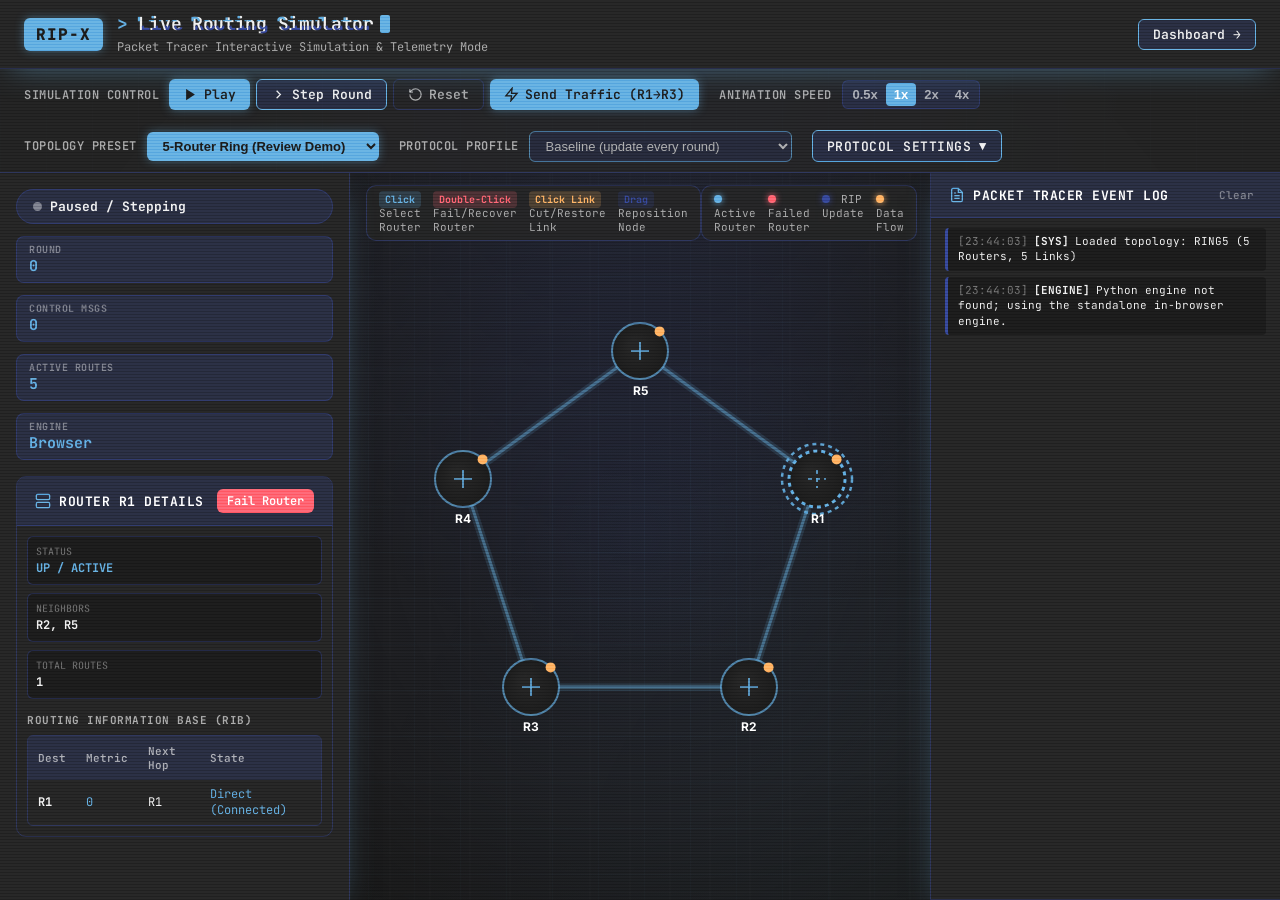
==== commit c9fdfd81: "visualisationrefactor" ====
--- a/visualizer/index.html
+++ b/visualizer/index.html
@@ -13,37 +13,17 @@
   <div class="app-container">
     <!-- Top Header Navigation -->
     <header class="app-header">
-      <div class="brand">
-        <div class="brand-badge">RIP-X</div>
-        <div class="brand-title">
-          <h1><span style="color:var(--accent-cyan)">></span> <span class="glitch" data-t="Live Routing Simulator">Live Routing Simulator</span><span class="cursor"></span></h1>
-          <span class="subtitle">Packet Tracer Interactive Simulation & Telemetry Mode</span>
+      <div class="header-left">
+        <div class="brand">
+          <div class="brand-badge">RIP-X</div>
+          <div class="brand-title">
+            <h1><span style="color:var(--accent-cyan)">></span> <span class="glitch" data-t="Live Routing Simulator">Live Routing Simulator</span><span class="cursor"></span></h1>
+            <span class="subtitle">Packet Tracer Interactive Simulation & Telemetry Mode</span>
+          </div>
         </div>
       </div>
 
       <a href="dashboard.html" class="btn btn-secondary" style="text-decoration:none" title="RIP vs RIP-X comparison, traffic engineering and benchmark">Dashboard →</a>
-      <div class="header-status">
-        <div class="status-chip" id="convergenceChip">
-          <span class="indicator indicator-idle"></span>
-          <span id="convergenceStatusText">Ready</span>
-        </div>
-        <div class="metric-chip">
-          <span class="metric-label">Round</span>
-          <span class="metric-value" id="currentRoundVal">0</span>
-        </div>
-        <div class="metric-chip">
-          <span class="metric-label">Control Msgs</span>
-          <span class="metric-value" id="totalMsgsVal">0</span>
-        </div>
-        <div class="metric-chip">
-          <span class="metric-label">Active Routes</span>
-          <span class="metric-value" id="activeRoutesVal">0</span>
-        </div>
-        <div class="metric-chip" title="Which engine computes routing: the Python RIP-X engine (python -m ripx.server) or the standalone in-browser fallback">
-          <span class="metric-label">Engine</span>
-          <span class="metric-value" id="engineVal">…</span>
-        </div>
-      </div>
     </header>
 
     <!-- Main Toolbar -->
@@ -62,6 +42,10 @@
           <button id="btnReset" class="btn btn-outline" title="Reset simulation state to baseline">
             <svg class="btn-icon" viewBox="0 0 24 24" fill="none" stroke="currentColor" stroke-width="2"><path d="M3 12a9 9 0 1 0 9-9 9.75 9.75 0 0 0-6.74 2.74L3 8"></path><path d="M3 3v5h5"></path></svg>
             <span>Reset</span>
+          </button>
+          <button id="btnSendTraffic" class="btn btn-accent" title="Send traffic packets between R1 and R3">
+            <svg class="btn-icon" viewBox="0 0 24 24" fill="none" stroke="currentColor" stroke-width="2"><polygon points="13 2 3 14 12 14 11 22 21 10 12 10 13 2"></polygon></svg>
+            <span>Send Traffic (R1→R3)</span>
           </button>
         </div>
       </div>
@@ -97,78 +81,79 @@
         </select>
       </div>
 
-      <div class="control-group">
-        <span class="group-label">Protocol Settings</span>
-        <div class="toggle-wrapper">
-          <label class="toggle-switch">
-            <input type="checkbox" id="toggleSplitHorizon" checked>
-            <span class="slider"></span>
-          </label>
-          <span class="toggle-label" title="Do not advertise a route back to the neighbor it was learned from">Split Horizon</span>
-        </div>
-        <div class="toggle-wrapper">
-          <label class="toggle-switch">
-            <input type="checkbox" id="togglePoisonReverse" checked>
-            <span class="slider"></span>
-          </label>
-          <span class="toggle-label" title="Split Horizon with Poison Reverse (Metric 16)">Poison Reverse</span>
-        </div>
-        <div class="toggle-wrapper">
-          <label class="toggle-switch">
-            <input type="checkbox" id="toggleTriggeredUpdates" checked>
-            <span class="slider"></span>
-          </label>
-          <span class="toggle-label" title="Send triggered updates immediately on link failure">Triggered Updates</span>
-        </div>
-      </div>
-
-      <div class="control-group ml-auto">
-        <span class="group-label">Data Traffic Injection</span>
-        <button id="btnSendTraffic" class="btn btn-accent" title="Send traffic packets between R1 and R3">
-          <svg class="btn-icon" viewBox="0 0 24 24" fill="none" stroke="currentColor" stroke-width="2"><polygon points="13 2 3 14 12 14 11 22 21 10 12 10 13 2"></polygon></svg>
-          <span>Send Traffic (R1→R3)</span>
-        </button>
-      </div>
+      <details class="control-group collapsible-settings" style="position:relative;">
+        <summary class="group-label btn btn-secondary" style="cursor:pointer; display:inline-flex; align-items:center; gap:8px;">
+          Protocol Settings <span style="font-size:12px; margin-top:2px;">▼</span>
+        </summary>
+        <div class="settings-content" style="position:absolute; top:calc(100% + 8px); right:0; background:var(--bg-secondary); border:1px solid var(--panel-border); padding:16px; border-radius:var(--radius-sm); display:flex; flex-direction:column; gap:16px; z-index:100; box-shadow:var(--shadow-panel); min-width:200px;">
+          <div class="toggle-wrapper" style="justify-content:space-between;">
+            <span class="toggle-label" title="Do not advertise a route back to the neighbor it was learned from">Split Horizon</span>
+            <label class="toggle-switch">
+              <input type="checkbox" id="toggleSplitHorizon" checked>
+              <span class="slider"></span>
+            </label>
+          </div>
+          <div class="toggle-wrapper" style="justify-content:space-between;">
+            <span class="toggle-label" title="Split Horizon with Poison Reverse (Metric 16)">Poison Reverse</span>
+            <label class="toggle-switch">
+              <input type="checkbox" id="togglePoisonReverse" checked>
+              <span class="slider"></span>
+            </label>
+          </div>
+          <div class="toggle-wrapper" style="justify-content:space-between;">
+            <span class="toggle-label" title="Send triggered updates immediately on link failure">Triggered Updates</span>
+            <label class="toggle-switch">
+              <input type="checkbox" id="toggleTriggeredUpdates" checked>
+              <span class="slider"></span>
+            </label>
+          </div>
+        </div>
+      </details>
+
+
     </div>
 
     <!-- Main Workspace -->
     <div class="main-workspace">
-      <!-- Left / Center: Interactive Network Canvas -->
-      <div class="canvas-wrapper">
-        <div class="canvas-header-bar">
-          <div class="canvas-hints">
-            <span class="hint-item"><span class="badge badge-click">Click</span> Select Router</span>
-            <span class="hint-item"><span class="badge badge-fail">Double-Click</span> Fail/Recover Router</span>
-            <span class="hint-item"><span class="badge badge-link">Click Link</span> Cut/Restore Link</span>
-            <span class="hint-item"><span class="badge badge-drag">Drag</span> Reposition Node</span>
-          </div>
-          <div class="canvas-legend">
-            <span class="legend-item"><span class="dot dot-router-up"></span> Active Router</span>
-            <span class="legend-item"><span class="dot dot-router-down"></span> Failed Router</span>
-            <span class="legend-item"><span class="dot dot-packet-rip"></span> RIP Update</span>
-            <span class="legend-item"><span class="dot dot-packet-data"></span> Data Flow</span>
-          </div>
-        </div>
-        <canvas id="networkCanvas"></canvas>
-        <div id="canvasOverlayNotice" class="canvas-overlay-notice"></div>
-      </div>
-
-      <!-- Right Sidebar: Routing Table & Event Log -->
-      <aside class="sidebar">
+      <!-- Left Sidebar: Metrics & Router Details -->
+      <aside class="left-sidebar">
+        <div class="header-status vertical">
+          <div class="status-chip" id="convergenceChip">
+            <span class="indicator indicator-idle"></span>
+            <span id="convergenceStatusText">Ready</span>
+          </div>
+          <div class="metric-chip">
+            <span class="metric-label">Round</span>
+            <span class="metric-value" id="currentRoundVal">0</span>
+          </div>
+          <div class="metric-chip">
+            <span class="metric-label">Control Msgs</span>
+            <span class="metric-value" id="totalMsgsVal">0</span>
+          </div>
+          <div class="metric-chip">
+            <span class="metric-label">Active Routes</span>
+            <span class="metric-value" id="activeRoutesVal">0</span>
+          </div>
+          <div class="metric-chip" title="Which engine computes routing: the Python RIP-X engine (python -m ripx.server) or the standalone in-browser fallback">
+            <span class="metric-label">Engine</span>
+            <span class="metric-value" id="engineVal">…</span>
+          </div>
+        </div>
+
         <!-- Selected Router Inspector -->
-        <div class="panel router-inspector-panel">
+        <div class="panel router-inspector-panel" style="margin-top:16px; border:1px solid var(--panel-border); border-radius:var(--radius-md); overflow:hidden;">
           <div class="panel-header">
             <div class="panel-title">
               <svg class="panel-icon" viewBox="0 0 24 24" fill="none" stroke="currentColor" stroke-width="2"><rect x="2" y="2" width="20" height="8" rx="2" ry="2"></rect><rect x="2" y="14" width="20" height="8" rx="2" ry="2"></rect><line x1="6" y1="6" x2="6.01" y2="6"></line><line x1="6" y1="18" x2="6.01" y2="18"></line></svg>
               <span id="selectedRouterName">Router R1 Details</span>
             </div>
             <div class="router-actions">
-              <button id="btnToggleNodeState" class="btn btn-sm btn-danger">Fail Router</button>
+              <button id="btnToggleNodeState" class="btn btn-sm btn-danger">Fail</button>
             </div>
           </div>
           
-          <div class="panel-body">
-            <div class="router-meta-grid">
+          <div class="panel-body" style="padding:10px;">
+            <div class="router-meta-grid" style="display:flex; flex-direction:column; gap:8px;">
               <div class="meta-card">
                 <span class="meta-label">Status</span>
                 <span id="inspectorStatus" class="meta-val status-up">UP / ACTIVE</span>
@@ -183,13 +168,13 @@
               </div>
             </div>
 
-            <div class="table-section-title">Routing Information Base (RIB)</div>
-            <div class="table-responsive">
+            <div class="table-section-title" style="margin-top:12px;">Routing Information Base (RIB)</div>
+            <div class="table-responsive" style="max-height:220px;">
               <table class="routing-table" id="routingTable">
                 <thead>
                   <tr>
                     <th>Dest</th>
-                    <th>Metric (Hops)</th>
+                    <th>Metric</th>
                     <th>Next Hop</th>
                     <th>State</th>
                   </tr>
@@ -201,9 +186,32 @@
             </div>
           </div>
         </div>
-
+      </aside>
+
+      <!-- Center: Interactive Network Canvas -->
+      <div class="canvas-wrapper">
+        <div class="canvas-header-bar">
+          <div class="canvas-hints">
+            <span class="hint-item"><span class="badge badge-click">Click</span> Select Router</span>
+            <span class="hint-item"><span class="badge badge-fail">Double-Click</span> Fail/Recover Router</span>
+            <span class="hint-item"><span class="badge badge-link">Click Link</span> Cut/Restore Link</span>
+            <span class="hint-item"><span class="badge badge-drag">Drag</span> Reposition Node</span>
+          </div>
+          <div class="canvas-legend">
+            <span class="legend-item"><span class="dot dot-router-up"></span> Active Router</span>
+            <span class="legend-item"><span class="dot dot-router-down"></span> Failed Router</span>
+            <span class="legend-item"><span class="dot dot-packet-rip"></span> RIP Update</span>
+            <span class="legend-item"><span class="dot dot-packet-data"></span> Data Flow</span>
+          </div>
+        </div>
+        <canvas id="networkCanvas"></canvas>
+        <div id="canvasOverlayNotice" class="canvas-overlay-notice"></div>
+      </div>
+
+      <!-- Right Sidebar: Event Log Only -->
+      <aside class="sidebar">
         <!-- Packet Tracer Event List -->
-        <div class="panel event-log-panel">
+        <div class="panel event-log-panel" style="height:100%;">
           <div class="panel-header">
             <div class="panel-title">
               <svg class="panel-icon" viewBox="0 0 24 24" fill="none" stroke="currentColor" stroke-width="2"><path d="M14 2H6a2 2 0 0 0-2 2v16a2 2 0 0 0 2 2h12a2 2 0 0 0 2-2V8z"></path><polyline points="14 2 14 8 20 8"></polyline><line x1="16" y1="13" x2="8" y2="13"></line><line x1="16" y1="17" x2="8" y2="17"></line><polyline points="10 9 9 9 8 9"></polyline></svg>
--- a/visualizer/style.css
+++ b/visualizer/style.css
@@ -95,6 +95,12 @@
   z-index: 10;
 }
 
+.header-left {
+  display: flex;
+  align-items: center;
+  gap: 32px;
+}
+
 .brand {
   display: flex;
   align-items: center;
@@ -127,19 +133,37 @@
 .header-status {
   display: flex;
   align-items: center;
-  gap: 16px;
+  gap: 12px;
+}
+
+.header-status.vertical {
+  flex-direction: column;
+  align-items: stretch;
+}
+
+.left-sidebar {
+  width: 350px;
+  background: var(--bg-secondary);
+  border-right: 1px solid var(--panel-border);
+  display: flex;
+  flex-direction: column;
+  padding: 16px;
+  box-shadow: var(--shadow-panel);
+  z-index: 8;
+  overflow-y: auto;
 }
 
 .status-chip {
   display: flex;
   align-items: center;
   gap: 8px;
-  padding: 6px 14px;
+  padding: 8px 16px;
   border-radius: 9999px;
   font-size: 13px;
-  font-weight: 600;
+  font-weight: 700;
   background: var(--bg-tertiary);
   border: 1px solid var(--panel-border);
+  color: var(--text-main);
 }
 
 .indicator {
@@ -183,9 +207,9 @@
   display: flex;
   flex-direction: column;
   background: var(--bg-tertiary);
-  padding: 4px 12px;
-  border-radius: var(--radius-sm);
-  border: 1px solid rgba(255, 255, 255, 0.05);
+  padding: 6px 12px;
+  border-radius: 8px;
+  border: 1px solid var(--panel-border);
 }
 
 .metric-chip .metric-label {
@@ -193,10 +217,11 @@
   text-transform: uppercase;
   letter-spacing: 0.5px;
   color: var(--text-dim);
+  font-weight: 700;
 }
 
 .metric-chip .metric-value {
-  font-size: 14px;
+  font-size: 15px;
   font-weight: 700;
   font-family: var(--font-mono);
   color: var(--accent-cyan);
@@ -220,6 +245,21 @@
   gap: 10px;
 }
 
+details.collapsible-settings summary::marker {
+  display: none;
+  content: "";
+}
+details.collapsible-settings summary::-webkit-details-marker {
+  display: none;
+}
+details.collapsible-settings[open] summary span {
+  transform: rotate(180deg);
+}
+details.collapsible-settings summary span {
+  transition: transform 0.2s;
+  display: inline-block;
+}
+
 .group-label {
   font-size: 12px;
   font-weight: 600;
@@ -237,7 +277,7 @@
   display: inline-flex;
   align-items: center;
   gap: 6px;
-  padding: 7px 14px;
+  padding: 6px 14px;
   font-size: 13px;
   font-weight: 600;
   font-family: var(--font-sans);
@@ -333,7 +373,7 @@
   background: transparent;
   border: none;
   color: var(--text-muted);
-  font-size: 12px;
+  font-size: 13px;
   font-weight: 600;
   padding: 4px 8px;
   border-radius: 4px;
@@ -358,6 +398,32 @@
 }
 .form-select:focus {
   border-color: var(--accent-cyan);
+  box-shadow: 0 0 8px rgba(107, 181, 228, 0.4);
+}
+
+.form-select option {
+  background: var(--bg-secondary);
+  color: var(--text-main);
+}
+.form-select option:checked {
+  background: var(--accent-blue);
+  color: #fff;
+}
+
+#topologySelect {
+  background: var(--accent-cyan);
+  color: var(--bg-primary);
+  border: none;
+  font-weight: 700;
+  box-shadow: var(--shadow-glow);
+}
+#topologySelect option {
+  background: var(--bg-secondary);
+  color: var(--text-main);
+}
+#topologySelect option:checked {
+  background: var(--accent-cyan);
+  color: var(--bg-primary);
 }
 
 .toggle-wrapper {
@@ -512,7 +578,7 @@
 
 /* Sidebar */
 .sidebar {
-  width: 420px;
+  width: 350px;
   background: var(--bg-secondary);
   border-left: 1px solid var(--panel-border);
   display: flex;
